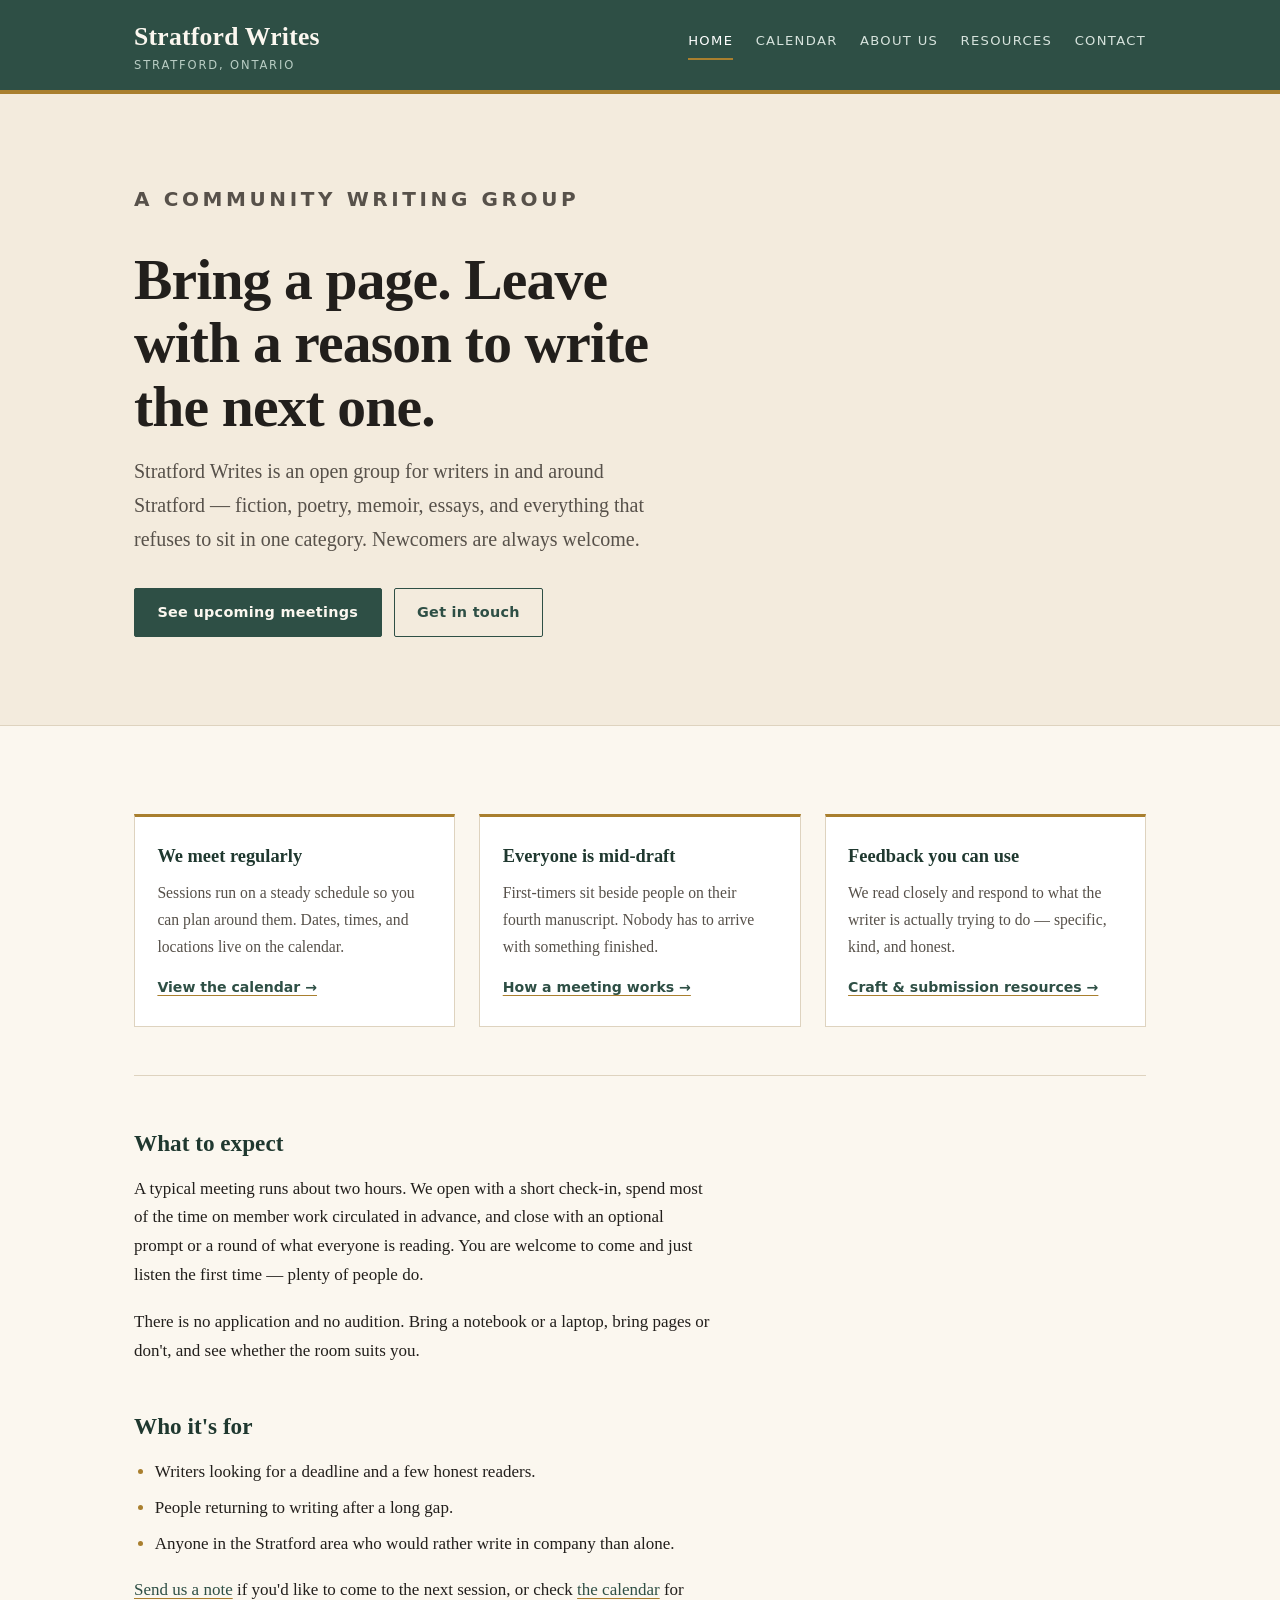
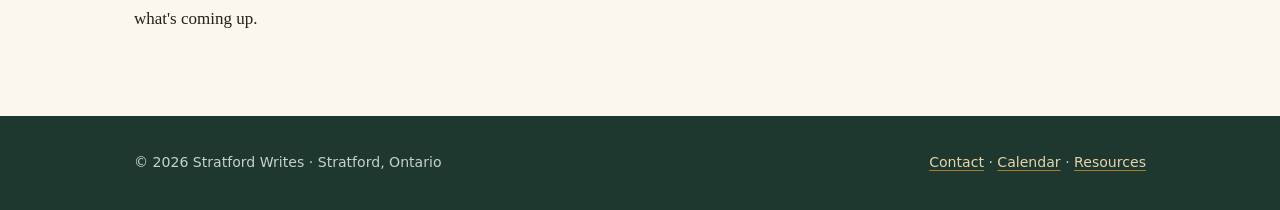
==== index.html @ 6f4bad4f "Stratford Writes website: five static pages and shared stylesheet" ====
<!DOCTYPE html>
<html lang="en">
<head>
<meta charset="utf-8">
<meta name="viewport" content="width=device-width, initial-scale=1">
<title>Stratford Writes — a writing group in Stratford, Ontario</title>
<meta name="description" content="Stratford Writes is a community writing group meeting in Stratford, Ontario. Open to writers at every stage.">
<!-- Social preview. Once you have a domain, add absolute og:url and og:image tags
     here (og:image should be ~1200x630px) so shared links show a picture. -->
<meta property="og:site_name" content="Stratford Writes">
<meta property="og:type" content="website">
<meta property="og:title" content="Stratford Writes — a writing group in Stratford, Ontario">
<meta property="og:description" content="Stratford Writes is a community writing group meeting in Stratford, Ontario. Open to writers at every stage.">
<meta name="twitter:card" content="summary">

<link rel="icon" href="data:image/svg+xml,%3Csvg xmlns=%22http://www.w3.org/2000/svg%22 viewBox=%220 0 64 64%22%3E%3Crect width=%2264%22 height=%2264%22 rx=%228%22 fill=%22%232e4f45%22/%3E%3Cpath d=%22M20 44 L32 18 L44 44%22 fill=%22none%22 stroke=%22%23e6d3ab%22 stroke-width=%225%22 stroke-linecap=%22round%22 stroke-linejoin=%22round%22/%3E%3Cpath d=%22M25 36 H39%22 stroke=%22%23e6d3ab%22 stroke-width=%225%22 stroke-linecap=%22round%22/%3E%3C/svg%3E">
<link rel="stylesheet" href="style.css">
</head>
<body>

<a class="skip" href="#main">Skip to content</a>

<header class="site-header">
  <div class="wrap">
    <a class="brand" href="index.html">
      Stratford Writes
      <small>Stratford, Ontario</small>
    </a>
    <nav class="nav" aria-label="Main">
      <a href="index.html" aria-current="page">Home</a>
      <a href="calendar.html">Calendar</a>
      <a href="about.html">About Us</a>
      <a href="resources.html">Resources</a>
      <a href="contact.html">Contact</a>
    </nav>
  </div>
</header>

<section class="hero">
  <div class="wrap">
    <p class="kicker">A community writing group</p>
    <h1>Bring a page. Leave with a reason to write the next one.</h1>
    <p>Stratford Writes is an open group for writers in and around Stratford — fiction, poetry, memoir, essays, and everything that refuses to sit in one category. Newcomers are always welcome.</p>
    <div class="btn-row">
      <a class="btn" href="calendar.html">See upcoming meetings</a>
      <a class="btn secondary" href="contact.html">Get in touch</a>
    </div>
  </div>
</section>

<main id="main">
  <div class="wrap">

    <ul class="cards">
      <li class="card">
        <h3>We meet regularly</h3>
        <p>Sessions run on a steady schedule so you can plan around them. Dates, times, and locations live on the calendar.</p>
        <a href="calendar.html">View the calendar &rarr;</a>
      </li>
      <li class="card">
        <h3>Everyone is mid-draft</h3>
        <p>First-timers sit beside people on their fourth manuscript. Nobody has to arrive with something finished.</p>
        <a href="about.html">How a meeting works &rarr;</a>
      </li>
      <li class="card">
        <h3>Feedback you can use</h3>
        <p>We read closely and respond to what the writer is actually trying to do — specific, kind, and honest.</p>
        <a href="resources.html">Craft &amp; submission resources &rarr;</a>
      </li>
    </ul>

    <hr class="rule">

    <div class="prose">
      <h2>What to expect</h2>
      <p>A typical meeting runs about two hours. We open with a short check-in, spend most of the time on member work circulated in advance, and close with an optional prompt or a round of what everyone is reading. You are welcome to come and just listen the first time — plenty of people do.</p>
      <p>There is no application and no audition. Bring a notebook or a laptop, bring pages or don't, and see whether the room suits you.</p>

      <h2>Who it's for</h2>
      <ul>
        <li>Writers looking for a deadline and a few honest readers.</li>
        <li>People returning to writing after a long gap.</li>
        <li>Anyone in the Stratford area who would rather write in company than alone.</li>
      </ul>

      <p><a href="contact.html">Send us a note</a> if you'd like to come to the next session, or check <a href="calendar.html">the calendar</a> for what's coming up.</p>
    </div>

  </div>
</main>

<footer class="site-footer">
  <div class="wrap">
    <p>&copy; 2026 Stratford Writes &middot; Stratford, Ontario</p>
    <p><a href="contact.html">Contact</a> &middot; <a href="calendar.html">Calendar</a> &middot; <a href="resources.html">Resources</a></p>
  </div>
</footer>

</body>
</html>
---- style.css ----
/* ==========================================================================
   Stratford Writes — shared stylesheet
   Palette: Avon green, theatre gold, cream paper, ink
   ========================================================================== */

:root {
  --cream:      #fbf7ef;
  --cream-deep: #f3ebdd;
  --paper:      #ffffff;
  --ink:        #221f1c;
  --ink-soft:   #57514a;
  --ink-mute:   #6b655b;
  --green:      #2e4f45;
  --green-deep: #1f382f;
  --green-soft: #e4ece7;
  --gold:       #a97f2e;   /* decorative only — borders, rules, markers */
  --gold-ink:   #806018;   /* gold for TEXT — passes 4.5:1 on both creams */
  --gold-soft:  #f0e3c8;
  --rule:       #ded3bf;

  --serif: "Iowan Old Style", "Palatino Linotype", Palatino, Georgia, "Times New Roman", serif;
  --sans:  ui-sans-serif, system-ui, -apple-system, "Segoe UI", Roboto, "Helvetica Neue", Arial, sans-serif;

  --measure: 68ch;
  --wrap: 1060px;
}

/* --- reset-ish ----------------------------------------------------------- */

*, *::before, *::after { box-sizing: border-box; }

body {
  margin: 0;
  background: var(--cream);
  color: var(--ink);
  font-family: var(--serif);
  font-size: 1.0625rem;
  line-height: 1.7;
  -webkit-font-smoothing: antialiased;
}

img { max-width: 100%; height: auto; display: block; }

a {
  color: var(--green);
  text-decoration-color: var(--gold);
  text-underline-offset: 3px;
}
a:hover { color: var(--gold-ink); }

:focus-visible {
  outline: 2px solid var(--gold);
  outline-offset: 3px;
  border-radius: 2px;
}

/* --- skip link ----------------------------------------------------------- */

.skip {
  position: absolute;
  left: -9999px;
  top: 0;
  background: var(--green);
  color: var(--cream);
  padding: .6rem 1rem;
  z-index: 100;
}
.skip:focus { left: .5rem; top: .5rem; }

/* --- header / nav -------------------------------------------------------- */

.site-header {
  background: var(--green);
  color: var(--cream);
  border-bottom: 4px solid var(--gold);
}

.site-header .wrap {
  display: flex;
  flex-wrap: wrap;
  align-items: baseline;
  justify-content: space-between;
  gap: .75rem 2rem;
  padding-top: 1.4rem;
  padding-bottom: 1.1rem;
}

.brand {
  font-family: var(--serif);
  font-size: 1.6rem;
  font-weight: 600;
  letter-spacing: .01em;
  color: var(--cream);
  text-decoration: none;
  line-height: 1.2;
}
.brand:hover { color: var(--gold-soft); }
.brand small {
  display: block;
  font-family: var(--sans);
  font-size: .72rem;
  font-weight: 500;
  letter-spacing: .16em;
  text-transform: uppercase;
  color: #b9cdc4;
  margin-top: .35rem;
}

.nav {
  display: flex;
  flex-wrap: wrap;
  gap: .25rem 1.4rem;
  font-family: var(--sans);
  font-size: .82rem;
  letter-spacing: .1em;
  text-transform: uppercase;
}
.nav a {
  color: #d7e3dd;
  text-decoration: none;
  padding: .35rem 0;
  border-bottom: 2px solid transparent;
}
.nav a:hover { color: #fff; border-bottom-color: rgba(255,255,255,.35); }
.nav a[aria-current="page"] {
  color: #fff;
  border-bottom-color: var(--gold);
}

/* --- layout -------------------------------------------------------------- */

.wrap {
  width: 100%;
  max-width: var(--wrap);
  margin-inline: auto;
  padding-inline: 1.5rem;
}

main { padding-block: 3rem 4rem; }

.page-title {
  font-size: clamp(2rem, 5vw, 2.9rem);
  line-height: 1.15;
  margin: 0 0 .4rem;
  font-weight: 600;
  letter-spacing: -.01em;
}

.lede {
  font-size: 1.2rem;
  color: var(--ink-soft);
  max-width: var(--measure);
  margin: 0 0 2.2rem;
}

.prose { max-width: var(--measure); }
.prose h2 {
  font-size: 1.45rem;
  margin: 2.6rem 0 .7rem;
  color: var(--green-deep);
}
.prose h3 {
  font-size: 1.12rem;
  margin: 1.8rem 0 .4rem;
  color: var(--green-deep);
}
.prose p, .prose ul, .prose ol { margin: 0 0 1.1rem; }
.prose ul, .prose ol { padding-left: 1.3rem; }
.prose li { margin-bottom: .45rem; }
.prose li::marker { color: var(--gold); }

.rule {
  border: 0;
  border-top: 1px solid var(--rule);
  margin: 3rem 0;
}

/* --- hero (home) --------------------------------------------------------- */

.hero {
  background: var(--cream-deep);
  border-bottom: 1px solid var(--rule);
  padding-block: clamp(3rem, 8vw, 5.5rem);
}
.hero h1 {
  font-size: clamp(2.3rem, 6.5vw, 3.6rem);
  line-height: 1.1;
  margin: 0 0 1rem;
  max-width: 18ch;
  letter-spacing: -.015em;
}
.hero p {
  font-size: 1.25rem;
  color: var(--ink-soft);
  max-width: 54ch;
  margin: 0 0 2rem;
}

.kicker {
  font-family: var(--sans);
  font-size: .75rem;
  font-weight: 600;
  letter-spacing: .18em;
  text-transform: uppercase;
  color: var(--gold-ink);
  margin: 0 0 1rem;
}

/* --- buttons ------------------------------------------------------------- */

.btn-row { display: flex; flex-wrap: wrap; gap: .75rem; }

.btn {
  display: inline-block;
  font-family: var(--sans);
  font-size: .9rem;
  font-weight: 600;
  letter-spacing: .02em;
  padding: .7rem 1.4rem;
  border-radius: 2px;
  text-decoration: none;
  border: 1px solid var(--green);
  background: var(--green);
  color: var(--cream);
  transition: background .15s ease, color .15s ease;
}
.btn:hover { background: var(--green-deep); border-color: var(--green-deep); color: #fff; }

.btn.secondary {
  background: transparent;
  color: var(--green);
}
.btn.secondary:hover { background: var(--green-soft); color: var(--green-deep); }

/* --- cards --------------------------------------------------------------- */

.cards {
  display: grid;
  grid-template-columns: repeat(auto-fit, minmax(240px, 1fr));
  gap: 1.5rem;
  margin: 2.5rem 0;
  padding: 0;
  list-style: none;
}

.card {
  background: var(--paper);
  border: 1px solid var(--rule);
  border-top: 3px solid var(--gold);
  padding: 1.5rem 1.4rem;
}
.card h3 {
  margin: 0 0 .5rem;
  font-size: 1.15rem;
  color: var(--green-deep);
}
.card p { margin: 0 0 .8rem; color: var(--ink-soft); font-size: .98rem; }
.card p:last-child { margin-bottom: 0; }
.card a { font-family: var(--sans); font-size: .88rem; font-weight: 600; }

/* --- callout / placeholder note ------------------------------------------ */

.note {
  background: var(--gold-soft);
  border-left: 4px solid var(--gold);
  padding: 1.1rem 1.3rem;
  margin: 2rem 0;
  font-size: .97rem;
  color: #5c4715;
}
.note strong { color: #4a3a11; }
.note code {
  background: rgba(255,255,255,.65);
  padding: .1em .35em;
  border-radius: 2px;
  font-size: .9em;
}

.fact-list {
  list-style: none;
  padding: 0;
  margin: 2rem 0;
  border-top: 1px solid var(--rule);
  max-width: var(--measure);
}
.fact-list li {
  display: flex;
  flex-wrap: wrap;
  gap: .3rem 1.5rem;
  padding: .9rem 0;
  border-bottom: 1px solid var(--rule);
}
.fact-list dt, .fact-list .label {
  font-family: var(--sans);
  font-size: .74rem;
  font-weight: 600;
  letter-spacing: .14em;
  text-transform: uppercase;
  color: var(--ink-mute);
  flex: 0 0 9rem;
  padding-top: .28rem;
}
.fact-list .value { flex: 1 1 14rem; }

/* --- calendar embed ------------------------------------------------------ */

.calendar-frame {
  background: var(--paper);
  border: 1px solid var(--rule);
  padding: .5rem;
  margin: 2rem 0;
}
.calendar-frame iframe {
  display: block;
  width: 100%;
  min-height: 640px;
  border: 0;
}

.embed-placeholder {
  display: flex;
  flex-direction: column;
  align-items: center;
  justify-content: center;
  text-align: center;
  min-height: 380px;
  padding: 2rem;
  background: repeating-linear-gradient(
    45deg, var(--cream-deep), var(--cream-deep) 12px, #eee4d2 12px, #eee4d2 24px
  );
  border: 2px dashed var(--rule);
  color: var(--ink-mute);
  font-family: var(--sans);
}
.embed-placeholder strong {
  display: block;
  font-size: 1.05rem;
  color: var(--green-deep);
  margin-bottom: .4rem;
}

/* --- resources ----------------------------------------------------------- */

.resource-group { margin-bottom: 2.8rem; max-width: var(--measure); }
.resource-group h2 {
  font-size: 1.35rem;
  color: var(--green-deep);
  border-bottom: 1px solid var(--rule);
  padding-bottom: .45rem;
  margin: 0 0 1.2rem;
}
.resource-list { list-style: none; padding: 0; margin: 0; }
.resource-list li { margin-bottom: 1.1rem; }
.resource-list .title {
  font-weight: 600;
  display: block;
}
.resource-list .desc {
  display: block;
  color: var(--ink-soft);
  font-size: .96rem;
  line-height: 1.55;
}

/* --- footer -------------------------------------------------------------- */

.site-footer {
  background: var(--green-deep);
  color: #c4d3cc;
  font-family: var(--sans);
  font-size: .88rem;
  padding-block: 2.2rem;
  margin-top: auto;
}
.site-footer .wrap {
  display: flex;
  flex-wrap: wrap;
  gap: .6rem 2rem;
  justify-content: space-between;
  align-items: center;
}
.site-footer a { color: #e6d3ab; }
.site-footer p { margin: 0; }

/* --- sticky footer ------------------------------------------------------- */

html, body { height: 100%; }
body { display: flex; flex-direction: column; min-height: 100%; }
main { flex: 1 0 auto; }

/* --- small screens ------------------------------------------------------- */

@media (max-width: 640px) {
  .site-header .wrap { flex-direction: column; align-items: flex-start; }
  .nav { gap: .25rem 1.1rem; }
  .fact-list .label { flex-basis: 100%; }
  .calendar-frame iframe { min-height: 520px; }
}

@media print {
  .site-header, .site-footer, .btn-row { display: none; }
  body { background: #fff; }
}
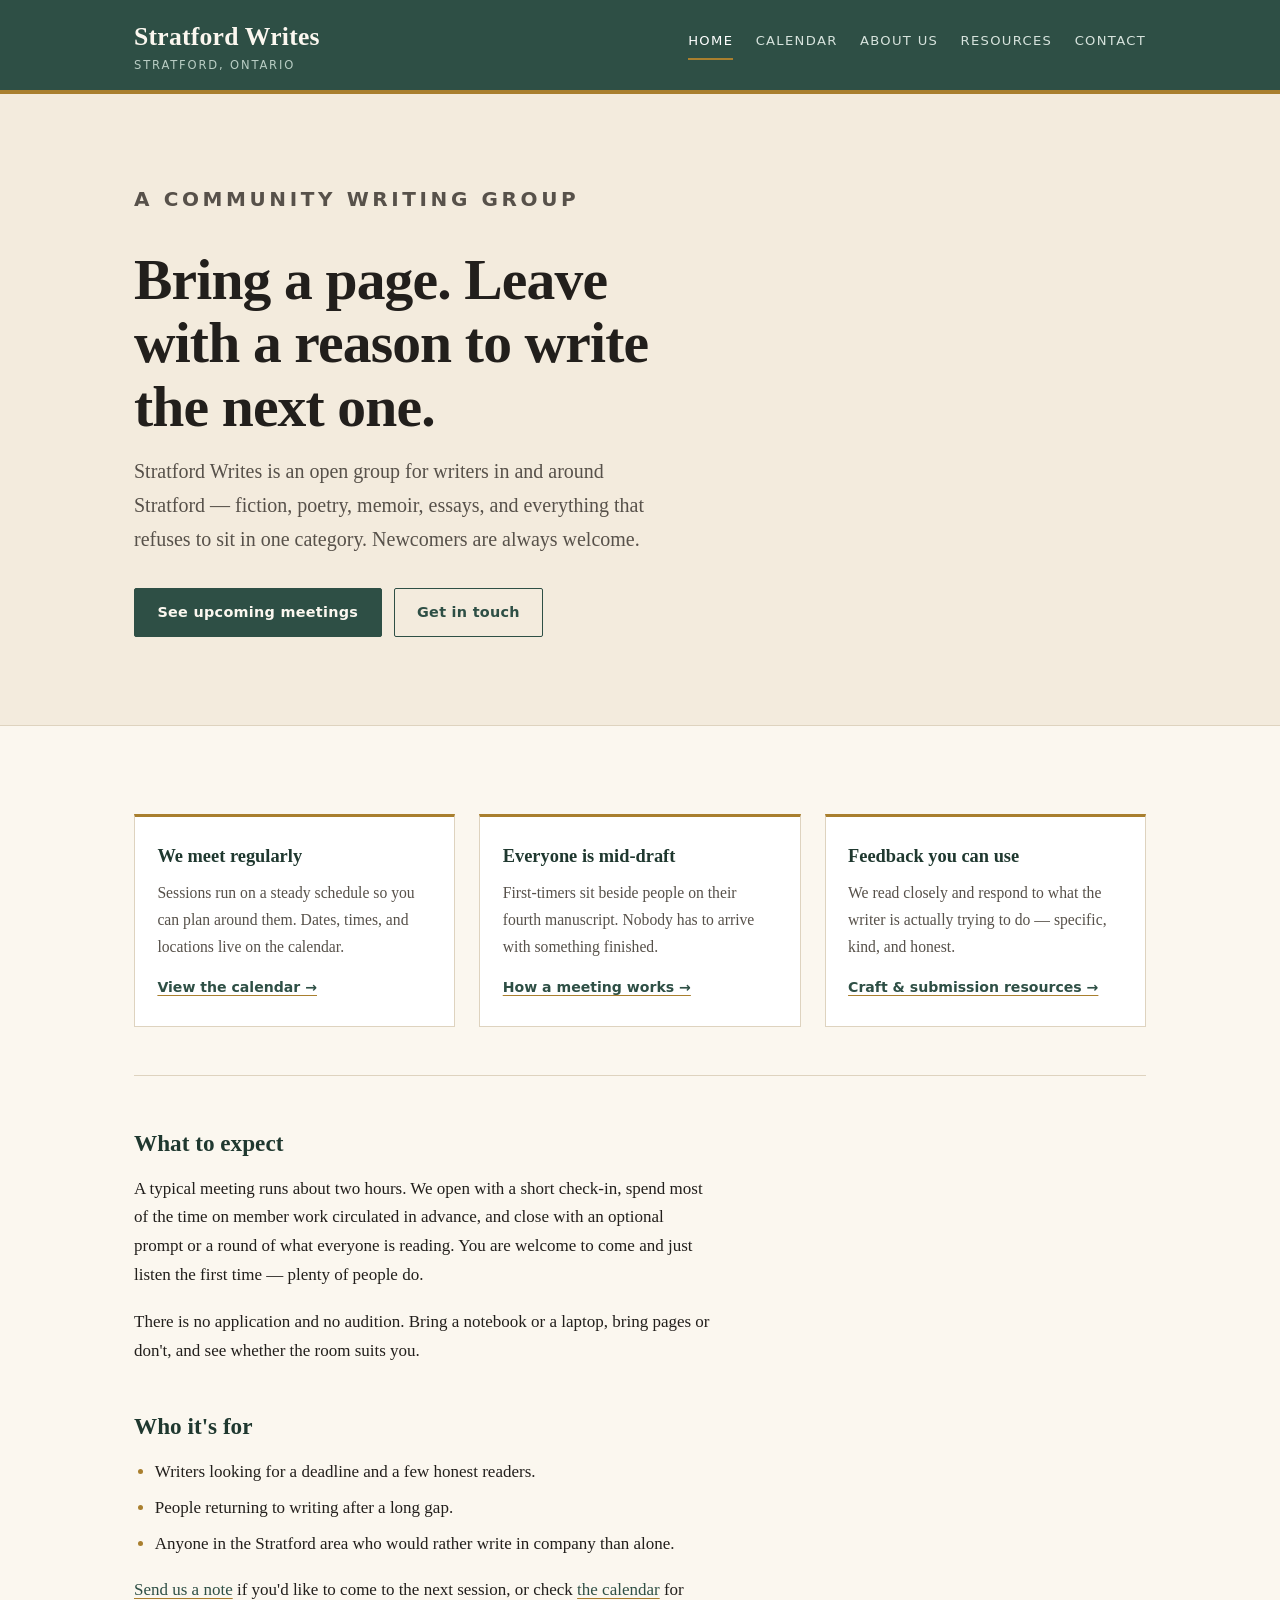
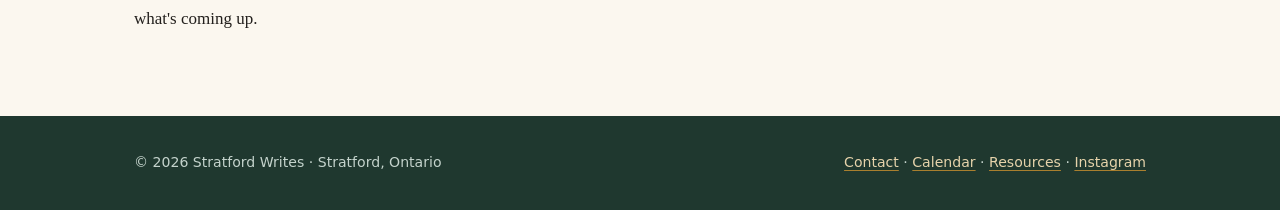
==== commit cbd6639e: "Add Instagram link to site footer Co-Authored-By: Claude Haiku 5.5 <noreply@anthropic.com> Claude-Se" ====
--- a/index.html
+++ b/index.html
@@ -92,7 +92,7 @@
 <footer class="site-footer">
   <div class="wrap">
     <p>&copy; 2026 Stratford Writes &middot; Stratford, Ontario</p>
-    <p><a href="contact.html">Contact</a> &middot; <a href="calendar.html">Calendar</a> &middot; <a href="resources.html">Resources</a></p>
+    <p><a href="contact.html">Contact</a> &middot; <a href="calendar.html">Calendar</a> &middot; <a href="resources.html">Resources</a> &middot; <a href="https://www.instagram.com/stratfordwrites" target="_blank" rel="noopener">Instagram</a></p>
   </div>
 </footer>
 
